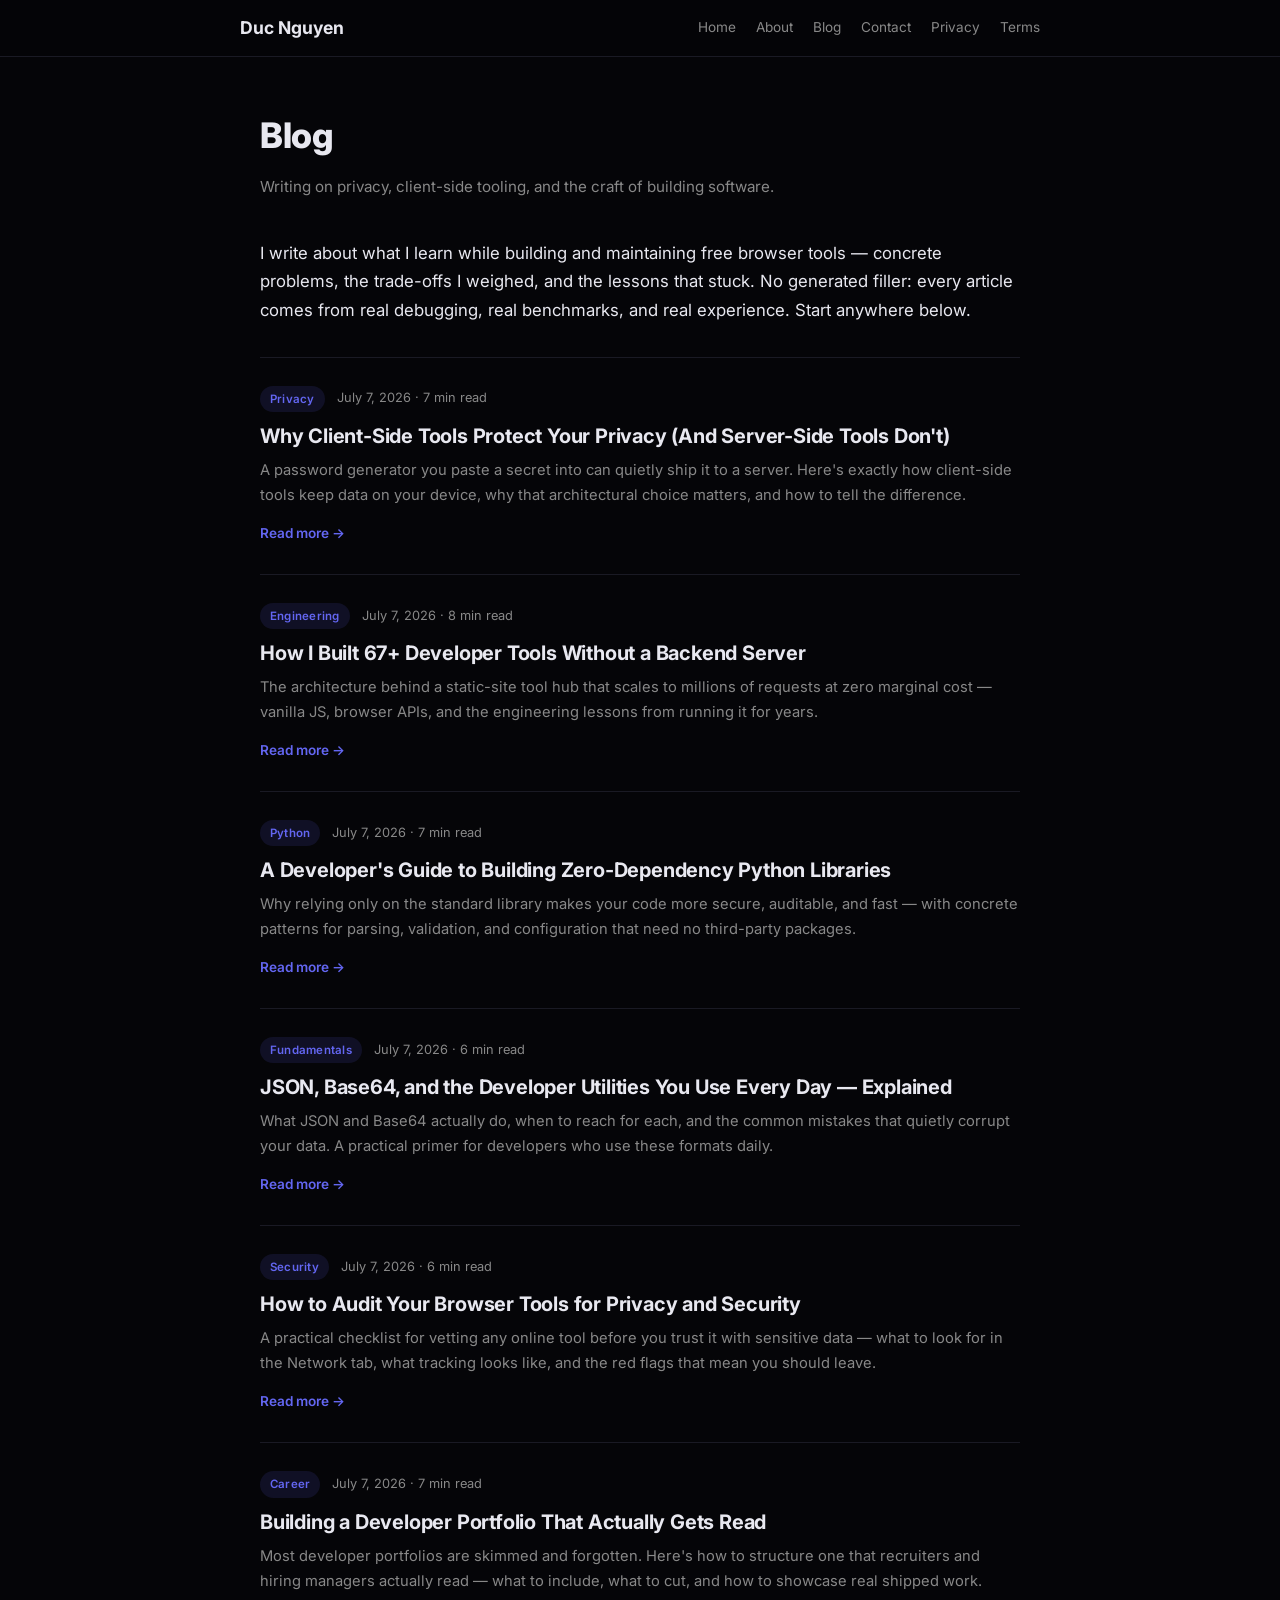
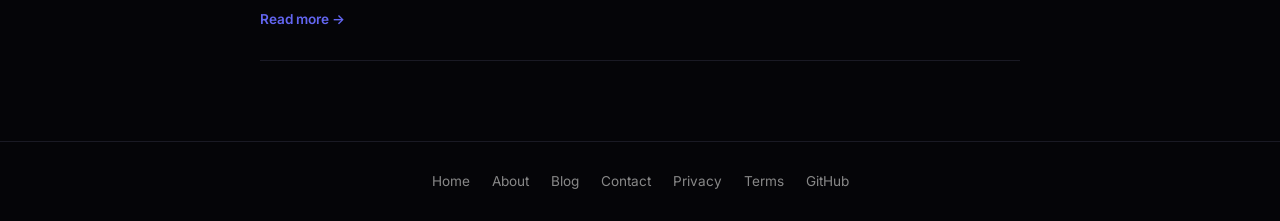
==== blog/index.html @ ebae8672 "AdSense compliance: expand About/Contact, add Blog with 6 original articles, consistent nav, sitemap" ====
<!DOCTYPE html>
<html lang="en">
<head>
<meta charset="UTF-8">
<meta name="viewport" content="width=device-width, initial-scale=1.0">
<title>Blog — Duc Nguyen</title>
<meta name="description" content="In-depth articles by Duc Nguyen on client-side tooling, privacy, developer productivity, and the craft of building software without a backend.">
<meta name="robots" content="index, follow">
<link rel="canonical" href="https://nguyenminhduc9988.github.io/blog/">
<meta property="og:title" content="Blog — Duc Nguyen">
<meta property="og:description" content="In-depth articles on client-side tooling, privacy, developer productivity, and building software without a backend.">
<meta property="og:type" content="website">
<meta property="og:url" content="https://nguyenminhduc9988.github.io/blog/">
<meta property="og:site_name" content="Duc Nguyen">
<meta property="og:image" content="https://nguyenminhduc9988.github.io/og-image.png">
<meta name="twitter:card" content="summary_large_image">
<meta name="twitter:title" content="Blog — Duc Nguyen">
<meta name="twitter:description" content="In-depth articles on client-side tooling, privacy, and the craft of building software.">
<meta name="twitter:image" content="https://nguyenminhduc9988.github.io/og-image.png">
<link rel="icon" href="data:image/svg+xml,%3Csvg xmlns='http://www.w3.org/2000/svg' viewBox='0 0 100 100'%3E%3Cdefs%3E%3ClinearGradient id='g' x1='0' y1='0' x2='1' y2='1'%3E%3Cstop offset='0' stop-color='%236366f1'/%3E%3Cstop offset='1' stop-color='%23ec4899'/%3E%3C/linearGradient%3E%3C/defs%3E%3Crect width='100' height='100' rx='20' fill='%230a0a0f'/%3E%3Ctext x='50' y='70' font-family='Arial' font-size='50' font-weight='bold' text-anchor='middle' fill='url(%23g)'%3ED%3C/text%3E%3C/svg%3E">
<link rel="preconnect" href="https://fonts.googleapis.com">
<link rel="preconnect" href="https://fonts.gstatic.com" crossorigin>
<link href="https://fonts.googleapis.com/css2?family=Inter:wght@400;500;600;700;800&family=JetBrains+Mono:wght@400;600&display=swap" rel="stylesheet">
<style>
*{box-sizing:border-box;margin:0;padding:0}
:root{--bg:#050508;--bg-card:#0e0e12;--text:#e8e8f0;--text-muted:#888;--purple:#6366f1;--pink:#ec4899;--border:#1a1a24;--radius:10px}
body{font-family:'Inter',system-ui,sans-serif;background:var(--bg);color:var(--text);line-height:1.75}
a{color:var(--purple);text-decoration:none}
a:hover{text-decoration:underline}
.nav{position:sticky;top:0;z-index:100;background:rgba(5,5,8,.92);backdrop-filter:blur(12px);-webkit-backdrop-filter:blur(12px);border-bottom:1px solid var(--border);padding:0 20px}
.nav-inner{max-width:800px;margin:0 auto;display:flex;align-items:center;justify-content:space-between;height:56px}
.nav-logo{font-size:1.1rem;font-weight:700;color:var(--text)}
.nav-links{display:flex;gap:20px;flex-wrap:wrap}
.nav-links a{color:var(--text-muted);font-size:.85rem}
.nav-links a:hover{color:var(--text);text-decoration:none}
.container{max-width:800px;margin:0 auto;padding:48px 20px 80px}
.container h1{font-size:2.2rem;font-weight:800;margin-bottom:8px;letter-spacing:-.5px}
.updated{color:var(--text-muted);font-size:.95rem;margin-bottom:40px;line-height:1.6}
.lead{color:var(--text);font-size:1.05rem;margin-bottom:32px;line-height:1.7}
.post-list{display:flex;flex-direction:column;gap:0}
.post-card{display:block;padding:28px 0;border-top:1px solid var(--border);text-decoration:none;color:inherit;transition:transform .2s}
.post-card:last-child{border-bottom:1px solid var(--border)}
.post-card:hover{text-decoration:none;transform:translateX(4px)}
.post-card:hover .post-title{color:var(--purple)}
.post-meta{display:flex;align-items:center;gap:12px;margin-bottom:10px;font-size:.8rem;color:var(--text-muted)}
.post-tag{background:rgba(99,102,241,.12);color:var(--purple);padding:3px 10px;border-radius:100px;font-size:.72rem;font-weight:600;letter-spacing:.02em}
.post-date{color:var(--text-muted)}
.post-title{font-size:1.25rem;font-weight:700;color:var(--text);line-height:1.4;margin-bottom:8px;letter-spacing:-.2px;transition:color .2s}
.post-excerpt{color:var(--text-muted);font-size:.92rem;line-height:1.7;margin-bottom:10px}
.post-readmore{color:var(--purple);font-size:.85rem;font-weight:600}
.footer{border-top:1px solid var(--border);padding:28px 20px;text-align:center;display:flex;gap:22px;justify-content:center;flex-wrap:wrap}
.footer a{color:var(--text-muted);font-size:.85rem}
.footer a:hover{color:var(--text)}
@media(max-width:640px){.container{padding:32px 16px 60px}.container h1{font-size:1.7rem}.nav-links{gap:14px}}
</style>
</head>
<body>
<nav class="nav"><div class="nav-inner">
  <a href="/" class="nav-logo">Duc Nguyen</a>
  <div class="nav-links">
    <a href="/">Home</a>
    <a href="/about.html">About</a>
    <a href="/blog/">Blog</a>
    <a href="/contact.html">Contact</a>
    <a href="/privacy-policy.html">Privacy</a>
    <a href="/terms-of-service.html">Terms</a>
  </div>
</div></nav>

<div class="container">
  <h1>Blog</h1>
  <p class="updated">Writing on privacy, client-side tooling, and the craft of building software.</p>
  <p class="lead">I write about what I learn while building and maintaining free browser tools — concrete problems, the trade-offs I weighed, and the lessons that stuck. No generated filler: every article comes from real debugging, real benchmarks, and real experience. Start anywhere below.</p>

  <div class="post-list">

    <a class="post-card" href="/blog/why-client-side-tools-protect-your-privacy.html">
      <div class="post-meta"><span class="post-tag">Privacy</span><span class="post-date">July 7, 2026 · 7 min read</span></div>
      <h2 class="post-title">Why Client-Side Tools Protect Your Privacy (And Server-Side Tools Don't)</h2>
      <p class="post-excerpt">A password generator you paste a secret into can quietly ship it to a server. Here's exactly how client-side tools keep data on your device, why that architectural choice matters, and how to tell the difference.</p>
      <span class="post-readmore">Read more →</span>
    </a>

    <a class="post-card" href="/blog/building-developer-tools-without-backend.html">
      <div class="post-meta"><span class="post-tag">Engineering</span><span class="post-date">July 7, 2026 · 8 min read</span></div>
      <h2 class="post-title">How I Built 67+ Developer Tools Without a Backend Server</h2>
      <p class="post-excerpt">The architecture behind a static-site tool hub that scales to millions of requests at zero marginal cost — vanilla JS, browser APIs, and the engineering lessons from running it for years.</p>
      <span class="post-readmore">Read more →</span>
    </a>

    <a class="post-card" href="/blog/zero-dependency-python-libraries.html">
      <div class="post-meta"><span class="post-tag">Python</span><span class="post-date">July 7, 2026 · 7 min read</span></div>
      <h2 class="post-title">A Developer's Guide to Building Zero-Dependency Python Libraries</h2>
      <p class="post-excerpt">Why relying only on the standard library makes your code more secure, auditable, and fast — with concrete patterns for parsing, validation, and configuration that need no third-party packages.</p>
      <span class="post-readmore">Read more →</span>
    </a>

    <a class="post-card" href="/blog/json-base64-developer-utilities-explained.html">
      <div class="post-meta"><span class="post-tag">Fundamentals</span><span class="post-date">July 7, 2026 · 6 min read</span></div>
      <h2 class="post-title">JSON, Base64, and the Developer Utilities You Use Every Day — Explained</h2>
      <p class="post-excerpt">What JSON and Base64 actually do, when to reach for each, and the common mistakes that quietly corrupt your data. A practical primer for developers who use these formats daily.</p>
      <span class="post-readmore">Read more →</span>
    </a>

    <a class="post-card" href="/blog/audit-browser-tools-privacy-security.html">
      <div class="post-meta"><span class="post-tag">Security</span><span class="post-date">July 7, 2026 · 6 min read</span></div>
      <h2 class="post-title">How to Audit Your Browser Tools for Privacy and Security</h2>
      <p class="post-excerpt">A practical checklist for vetting any online tool before you trust it with sensitive data — what to look for in the Network tab, what tracking looks like, and the red flags that mean you should leave.</p>
      <span class="post-readmore">Read more →</span>
    </a>

    <a class="post-card" href="/blog/build-developer-portfolio-that-gets-read.html">
      <div class="post-meta"><span class="post-tag">Career</span><span class="post-date">July 7, 2026 · 7 min read</span></div>
      <h2 class="post-title">Building a Developer Portfolio That Actually Gets Read</h2>
      <p class="post-excerpt">Most developer portfolios are skimmed and forgotten. Here's how to structure one that recruiters and hiring managers actually read — what to include, what to cut, and how to showcase real shipped work.</p>
      <span class="post-readmore">Read more →</span>
    </a>

  </div>
</div>

<div class="footer">
  <a href="/">Home</a>
  <a href="/about.html">About</a>
  <a href="/blog/">Blog</a>
  <a href="/contact.html">Contact</a>
  <a href="/privacy-policy.html">Privacy</a>
  <a href="/terms-of-service.html">Terms</a>
  <a href="https://github.com/nguyenminhduc9988" target="_blank" rel="noopener">GitHub</a>
</div>
</body>
</html>
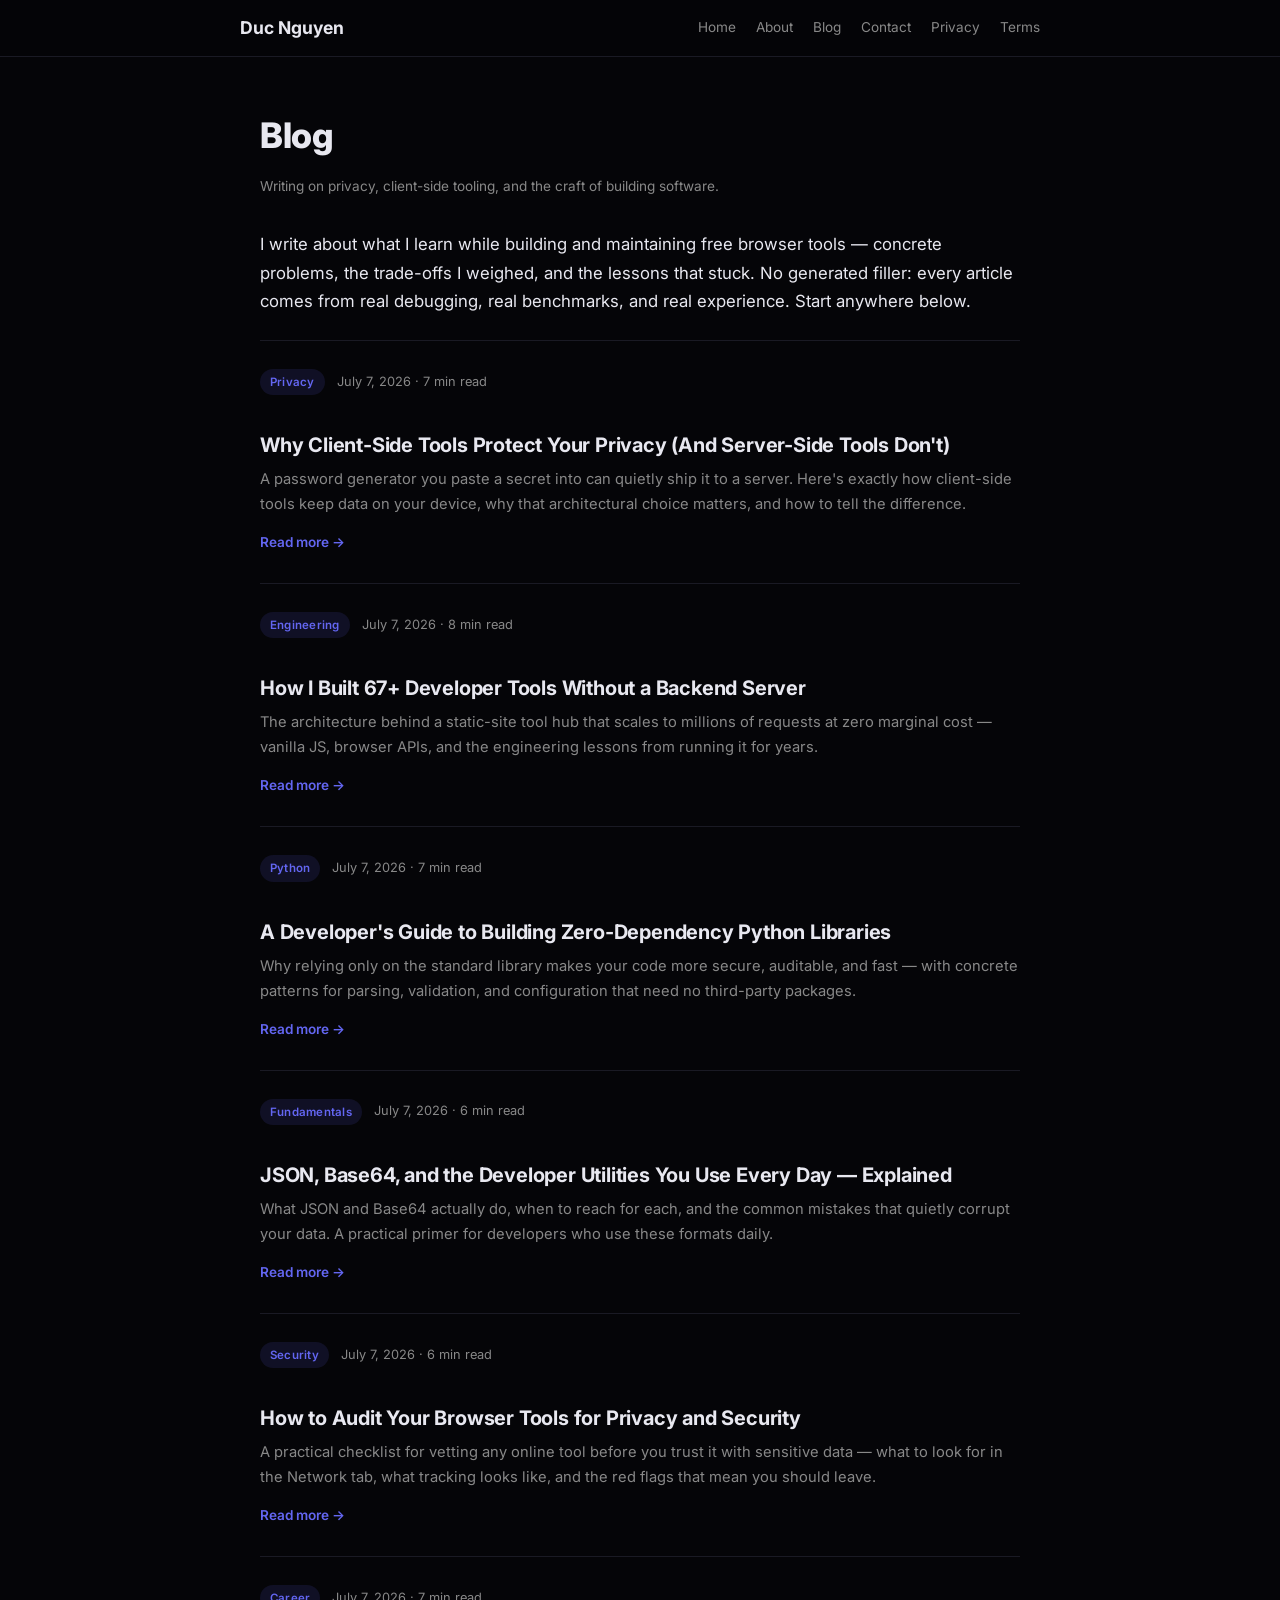
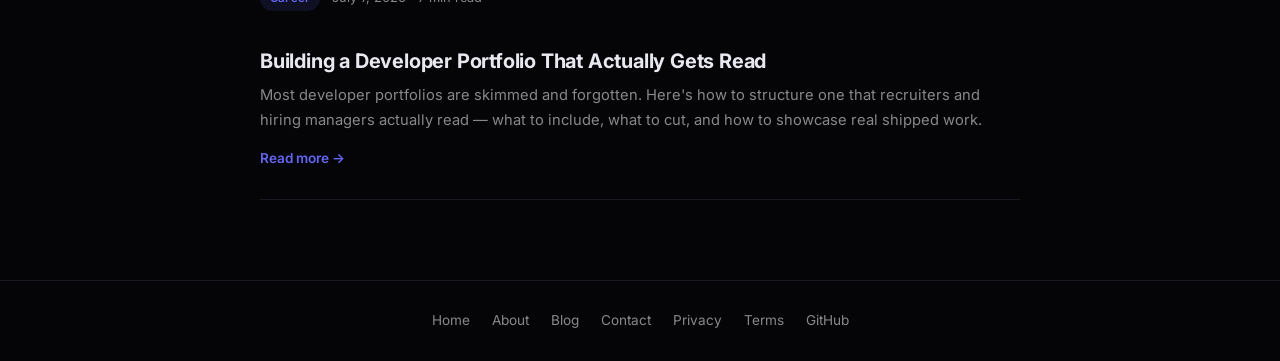
==== commit 5b6e7def: "Code review fixes: extract shared CSS to /assets/style.css, add AdSense+GA meta to all pages, scope " ====
--- a/blog/index.html
+++ b/blog/index.html
@@ -2,6 +2,14 @@
 <html lang="en">
 <head>
 <meta charset="UTF-8">
+<meta name="google-adsense-account" content="ca-pub-1432831545676654">
+<script async src="https://www.googletagmanager.com/gtag/js?id=G-7E63EG326X"></script>
+<script>
+  window.dataLayer = window.dataLayer || [];
+  function gtag(){dataLayer.push(arguments);}
+  gtag("js", new Date());
+  gtag("config", "G-7E63EG326X");
+</script>
 <meta name="viewport" content="width=device-width, initial-scale=1.0">
 <title>Blog — Duc Nguyen</title>
 <meta name="description" content="In-depth articles by Duc Nguyen on client-side tooling, privacy, developer productivity, and the craft of building software without a backend.">
@@ -21,22 +29,8 @@
 <link rel="preconnect" href="https://fonts.googleapis.com">
 <link rel="preconnect" href="https://fonts.gstatic.com" crossorigin>
 <link href="https://fonts.googleapis.com/css2?family=Inter:wght@400;500;600;700;800&family=JetBrains+Mono:wght@400;600&display=swap" rel="stylesheet">
+<link rel="stylesheet" href="/assets/style.css">
 <style>
-*{box-sizing:border-box;margin:0;padding:0}
-:root{--bg:#050508;--bg-card:#0e0e12;--text:#e8e8f0;--text-muted:#888;--purple:#6366f1;--pink:#ec4899;--border:#1a1a24;--radius:10px}
-body{font-family:'Inter',system-ui,sans-serif;background:var(--bg);color:var(--text);line-height:1.75}
-a{color:var(--purple);text-decoration:none}
-a:hover{text-decoration:underline}
-.nav{position:sticky;top:0;z-index:100;background:rgba(5,5,8,.92);backdrop-filter:blur(12px);-webkit-backdrop-filter:blur(12px);border-bottom:1px solid var(--border);padding:0 20px}
-.nav-inner{max-width:800px;margin:0 auto;display:flex;align-items:center;justify-content:space-between;height:56px}
-.nav-logo{font-size:1.1rem;font-weight:700;color:var(--text)}
-.nav-links{display:flex;gap:20px;flex-wrap:wrap}
-.nav-links a{color:var(--text-muted);font-size:.85rem}
-.nav-links a:hover{color:var(--text);text-decoration:none}
-.container{max-width:800px;margin:0 auto;padding:48px 20px 80px}
-.container h1{font-size:2.2rem;font-weight:800;margin-bottom:8px;letter-spacing:-.5px}
-.updated{color:var(--text-muted);font-size:.95rem;margin-bottom:40px;line-height:1.6}
-.lead{color:var(--text);font-size:1.05rem;margin-bottom:32px;line-height:1.7}
 .post-list{display:flex;flex-direction:column;gap:0}
 .post-card{display:block;padding:28px 0;border-top:1px solid var(--border);text-decoration:none;color:inherit;transition:transform .2s}
 .post-card:last-child{border-bottom:1px solid var(--border)}
@@ -48,10 +42,6 @@
 .post-title{font-size:1.25rem;font-weight:700;color:var(--text);line-height:1.4;margin-bottom:8px;letter-spacing:-.2px;transition:color .2s}
 .post-excerpt{color:var(--text-muted);font-size:.92rem;line-height:1.7;margin-bottom:10px}
 .post-readmore{color:var(--purple);font-size:.85rem;font-weight:600}
-.footer{border-top:1px solid var(--border);padding:28px 20px;text-align:center;display:flex;gap:22px;justify-content:center;flex-wrap:wrap}
-.footer a{color:var(--text-muted);font-size:.85rem}
-.footer a:hover{color:var(--text)}
-@media(max-width:640px){.container{padding:32px 16px 60px}.container h1{font-size:1.7rem}.nav-links{gap:14px}}
 </style>
 </head>
 <body>
--- a/assets/style.css
+++ b/assets/style.css
@@ -0,0 +1,45 @@
+/* ===== Shared base styles for Duc Nguyen content pages ===== */
+/* Loaded by about, contact, privacy-policy, terms-of-service, blog/index, and all blog articles.
+   Page-specific styles remain inline in each page's <style> block. */
+
+*{box-sizing:border-box;margin:0;padding:0}
+:root{
+  --bg:#050508;--bg-card:#0e0e12;--text:#e8e8f0;--text-muted:#888;
+  --purple:#6366f1;--pink:#ec4899;--border:#1a1a24;--radius:10px;
+  --mono:'JetBrains Mono',monospace;
+}
+body{font-family:'Inter',system-ui,sans-serif;background:var(--bg);color:var(--text);line-height:1.75}
+a{color:var(--purple);text-decoration:none}
+a:hover{text-decoration:underline}
+
+/* NAV */
+.nav{position:sticky;top:0;z-index:100;background:rgba(5,5,8,.92);backdrop-filter:blur(12px);-webkit-backdrop-filter:blur(12px);border-bottom:1px solid var(--border);padding:0 20px}
+.nav-inner{max-width:800px;margin:0 auto;display:flex;align-items:center;justify-content:space-between;height:56px}
+.nav-logo{font-size:1.1rem;font-weight:700;color:var(--text)}
+.nav-links{display:flex;gap:20px;flex-wrap:wrap}
+.nav-links a{color:var(--text-muted);font-size:.85rem}
+.nav-links a:hover{color:var(--text);text-decoration:none}
+
+/* CONTAINER + TYPOGRAPHY */
+.container{max-width:800px;margin:0 auto;padding:48px 20px 80px}
+.container h1{font-size:2.2rem;font-weight:800;margin-bottom:8px;letter-spacing:-.5px}
+.updated{color:var(--text-muted);font-size:.85rem;margin-bottom:32px}
+h2{font-size:1.3rem;font-weight:700;margin:36px 0 14px;color:var(--text);letter-spacing:-.2px}
+h3{font-size:1.05rem;font-weight:600;margin:24px 0 8px;color:var(--text)}
+p{color:var(--text-muted);font-size:.95rem;margin-bottom:14px}
+ul{margin:0 0 16px 22px}
+li{margin-bottom:8px;color:var(--text-muted);font-size:.95rem}
+li strong{color:var(--text)}
+
+/* FOOTER */
+.footer{border-top:1px solid var(--border);padding:28px 20px;text-align:center;display:flex;gap:22px;justify-content:center;flex-wrap:wrap}
+.footer a{color:var(--text-muted);font-size:.85rem}
+.footer a:hover{color:var(--text)}
+
+/* SHARED COMPONENTS (used by multiple page types) */
+.callout{background:var(--bg-card);border:1px solid var(--border);border-left:3px solid var(--purple);border-radius:var(--radius);padding:16px 20px;margin:24px 0}
+.callout strong{color:var(--text)}
+.lead{color:var(--text);font-size:1.05rem;margin-bottom:24px;line-height:1.7}
+
+/* RESPONSIVE */
+@media(max-width:640px){.container{padding:32px 16px 60px}.container h1{font-size:1.7rem}.nav-links{gap:14px}}
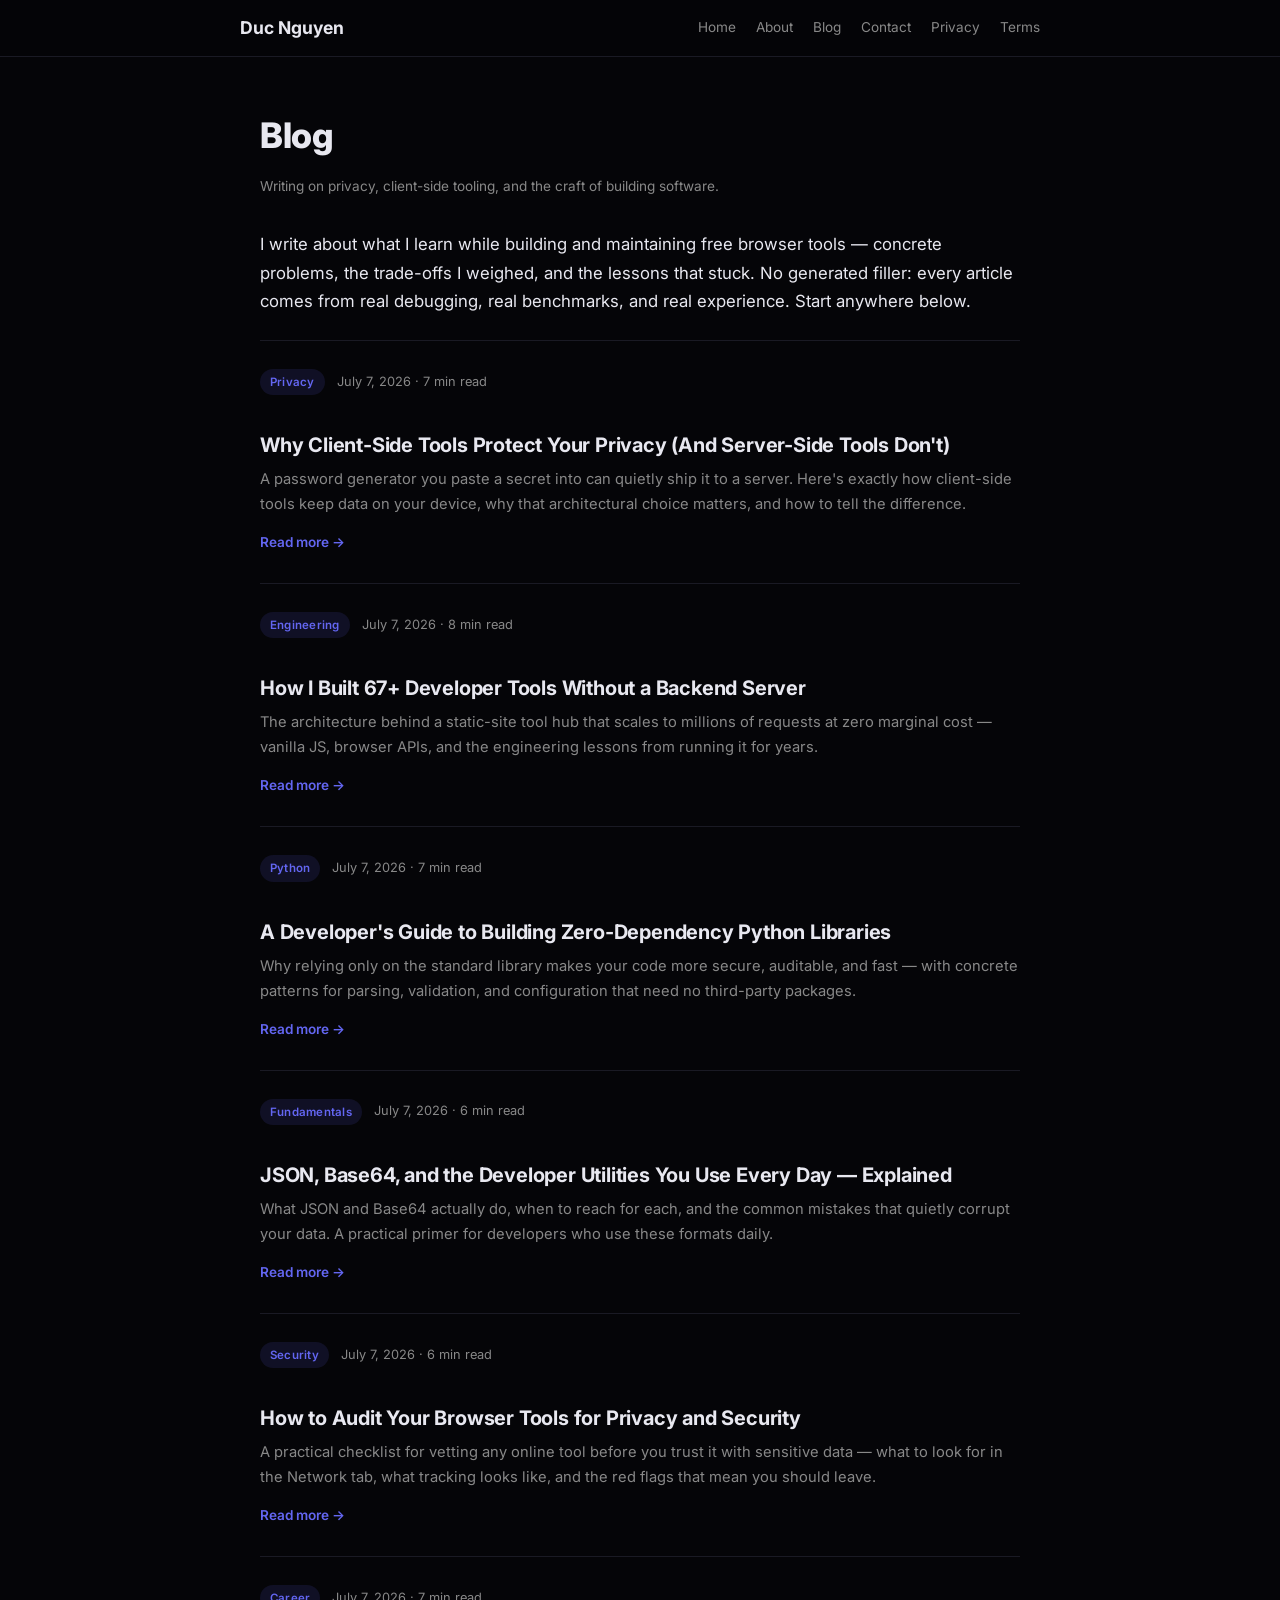
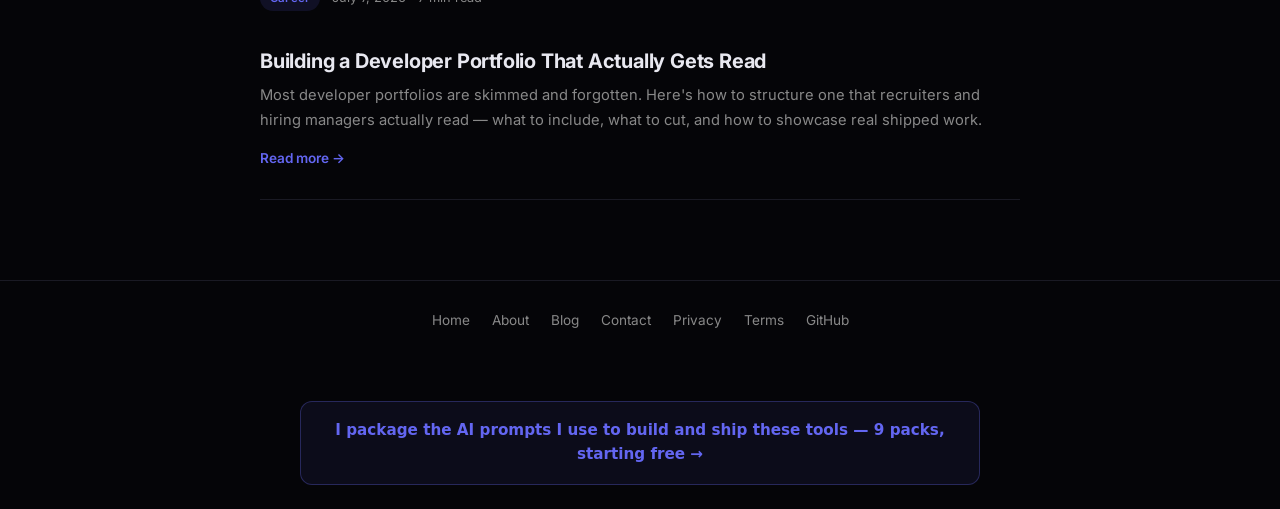
==== commit 32972d49: "Hub funnel restructure: intent routing from hero, blog/legal bridges, honest counts, store consolida" ====
--- a/blog/index.html
+++ b/blog/index.html
@@ -43,6 +43,7 @@
 .post-excerpt{color:var(--text-muted);font-size:.92rem;line-height:1.7;margin-bottom:10px}
 .post-readmore{color:var(--purple);font-size:.85rem;font-weight:600}
 </style>
+    <script async src="https://pagead2.googlesyndication.com/pagead/js/adsbygoogle.js?client=ca-pub-1432831545676654" crossorigin="anonymous"></script>
 </head>
 <body>
 <nav class="nav"><div class="nav-inner">
@@ -118,5 +119,7 @@
   <a href="/terms-of-service.html">Terms</a>
   <a href="https://github.com/nguyenminhduc9988" target="_blank" rel="noopener">GitHub</a>
 </div>
+
+<div class="funnel-bridge" style="max-width:680px;margin:2.5rem auto 1.5rem;padding:1.1rem 1.4rem;background:rgba(99,102,241,.08);border:1px solid rgba(99,102,241,.3);border-radius:12px;font-family:system-ui,sans-serif;font-size:.95rem;text-align:center;line-height:1.55"><a class="funnel-cta" href="https://nguyenminhduc9988.github.io/duc-store/" style="color:#6366f1;font-weight:600;text-decoration:none">I package the AI prompts I use to build and ship these tools — 9 packs, starting free &rarr;</a></div>
 </body>
 </html>
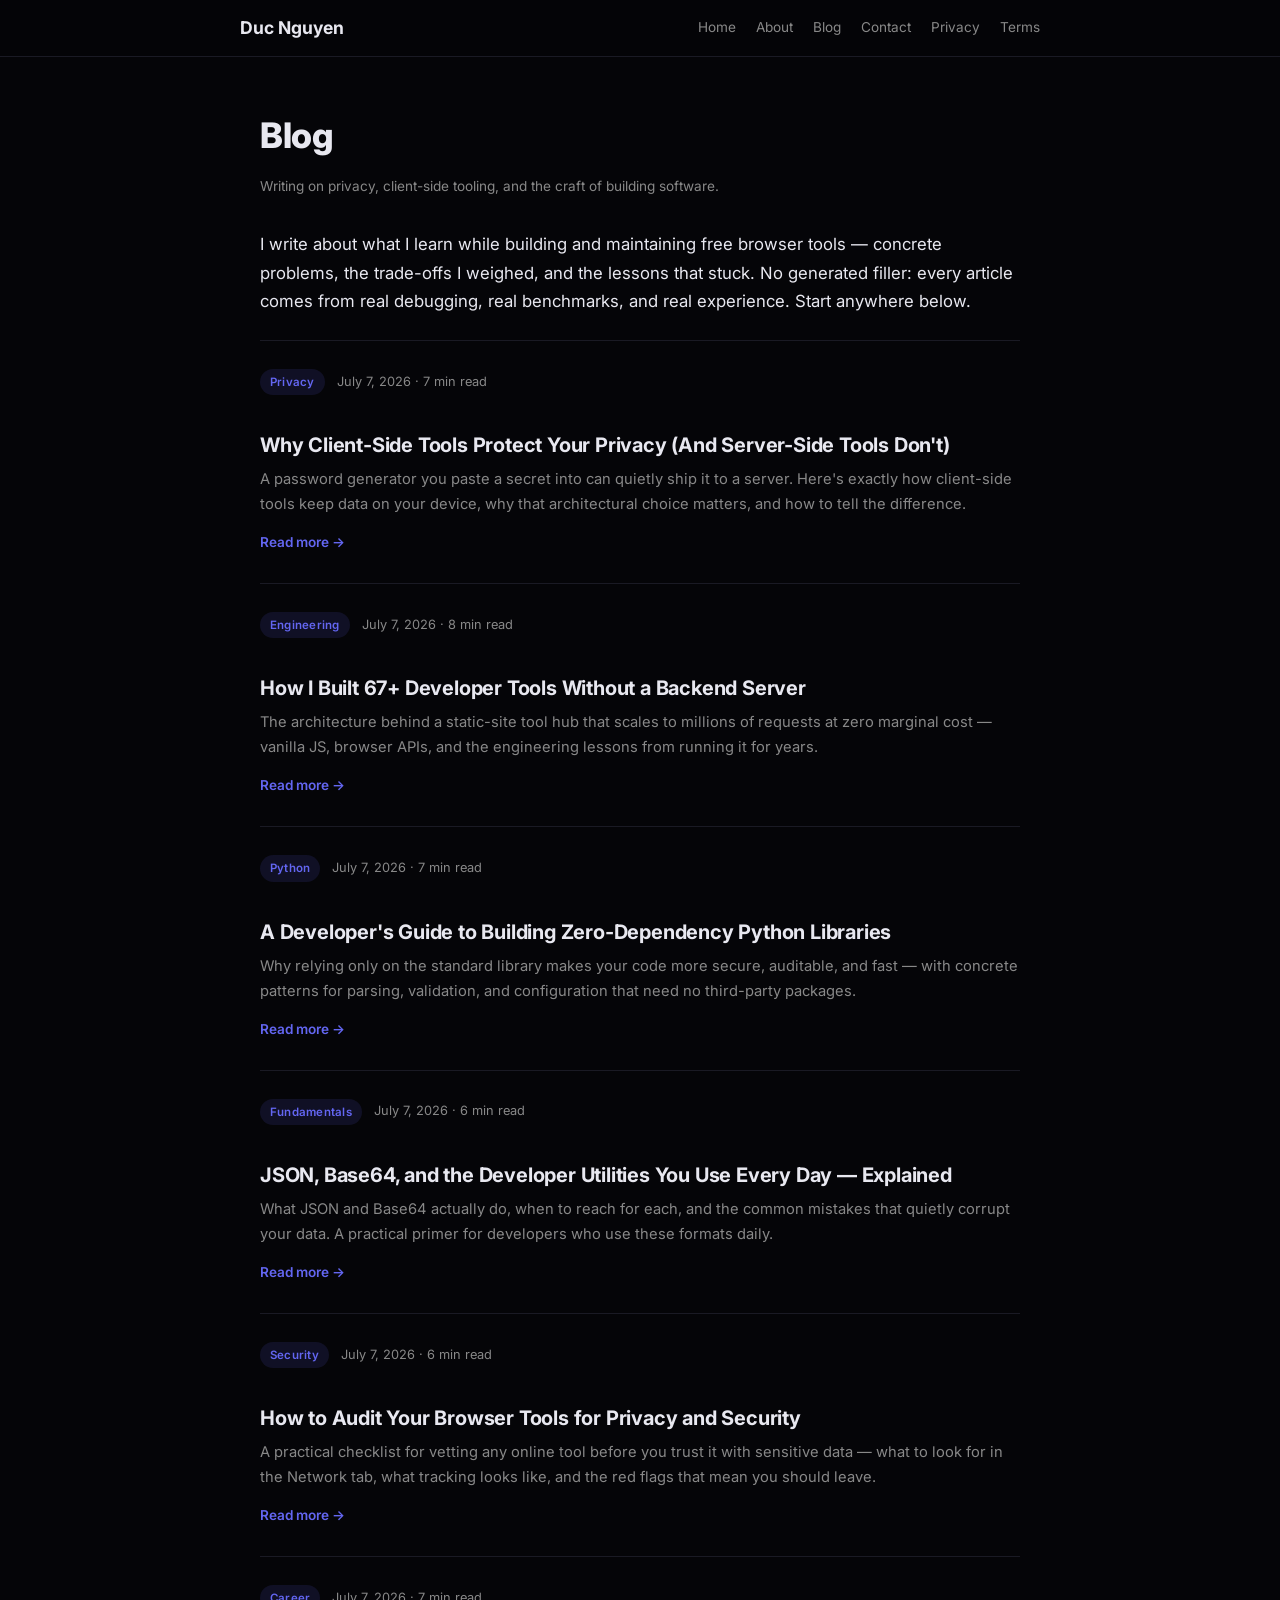
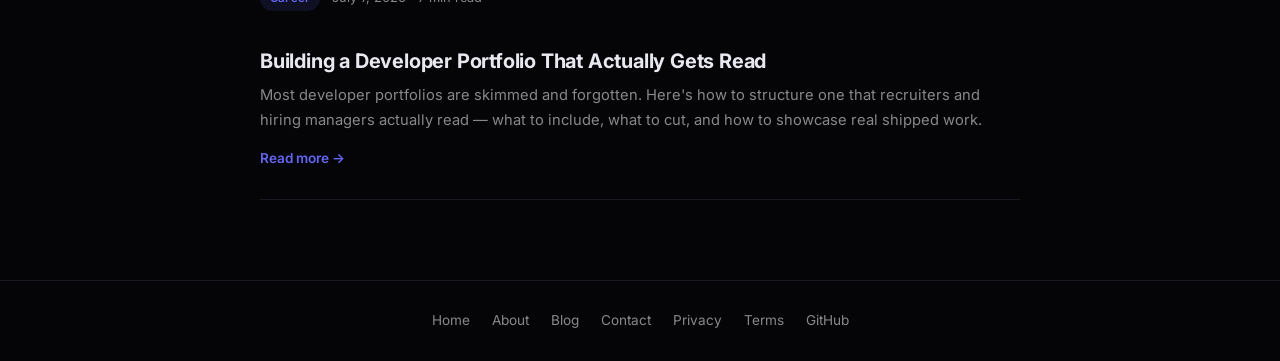
==== commit db2c79ba: "Remove all money-making mechanisms (store, Gumroad, AdSense, affiliate program) - index.html: drop s" ====
--- a/blog/index.html
+++ b/blog/index.html
@@ -2,7 +2,6 @@
 <html lang="en">
 <head>
 <meta charset="UTF-8">
-<meta name="google-adsense-account" content="ca-pub-1432831545676654">
 <script async src="https://www.googletagmanager.com/gtag/js?id=G-7E63EG326X"></script>
 <script>
   window.dataLayer = window.dataLayer || [];
@@ -43,7 +42,6 @@
 .post-excerpt{color:var(--text-muted);font-size:.92rem;line-height:1.7;margin-bottom:10px}
 .post-readmore{color:var(--purple);font-size:.85rem;font-weight:600}
 </style>
-    <script async src="https://pagead2.googlesyndication.com/pagead/js/adsbygoogle.js?client=ca-pub-1432831545676654" crossorigin="anonymous"></script>
 </head>
 <body>
 <nav class="nav"><div class="nav-inner">
@@ -120,6 +118,5 @@
   <a href="https://github.com/nguyenminhduc9988" target="_blank" rel="noopener">GitHub</a>
 </div>
 
-<div class="funnel-bridge" style="max-width:680px;margin:2.5rem auto 1.5rem;padding:1.1rem 1.4rem;background:rgba(99,102,241,.08);border:1px solid rgba(99,102,241,.3);border-radius:12px;font-family:system-ui,sans-serif;font-size:.95rem;text-align:center;line-height:1.55"><a class="funnel-cta" href="https://nguyenminhduc9988.github.io/duc-store/" style="color:#6366f1;font-weight:600;text-decoration:none">I package the AI prompts I use to build and ship these tools — 9 packs, starting free &rarr;</a></div>
 </body>
 </html>
